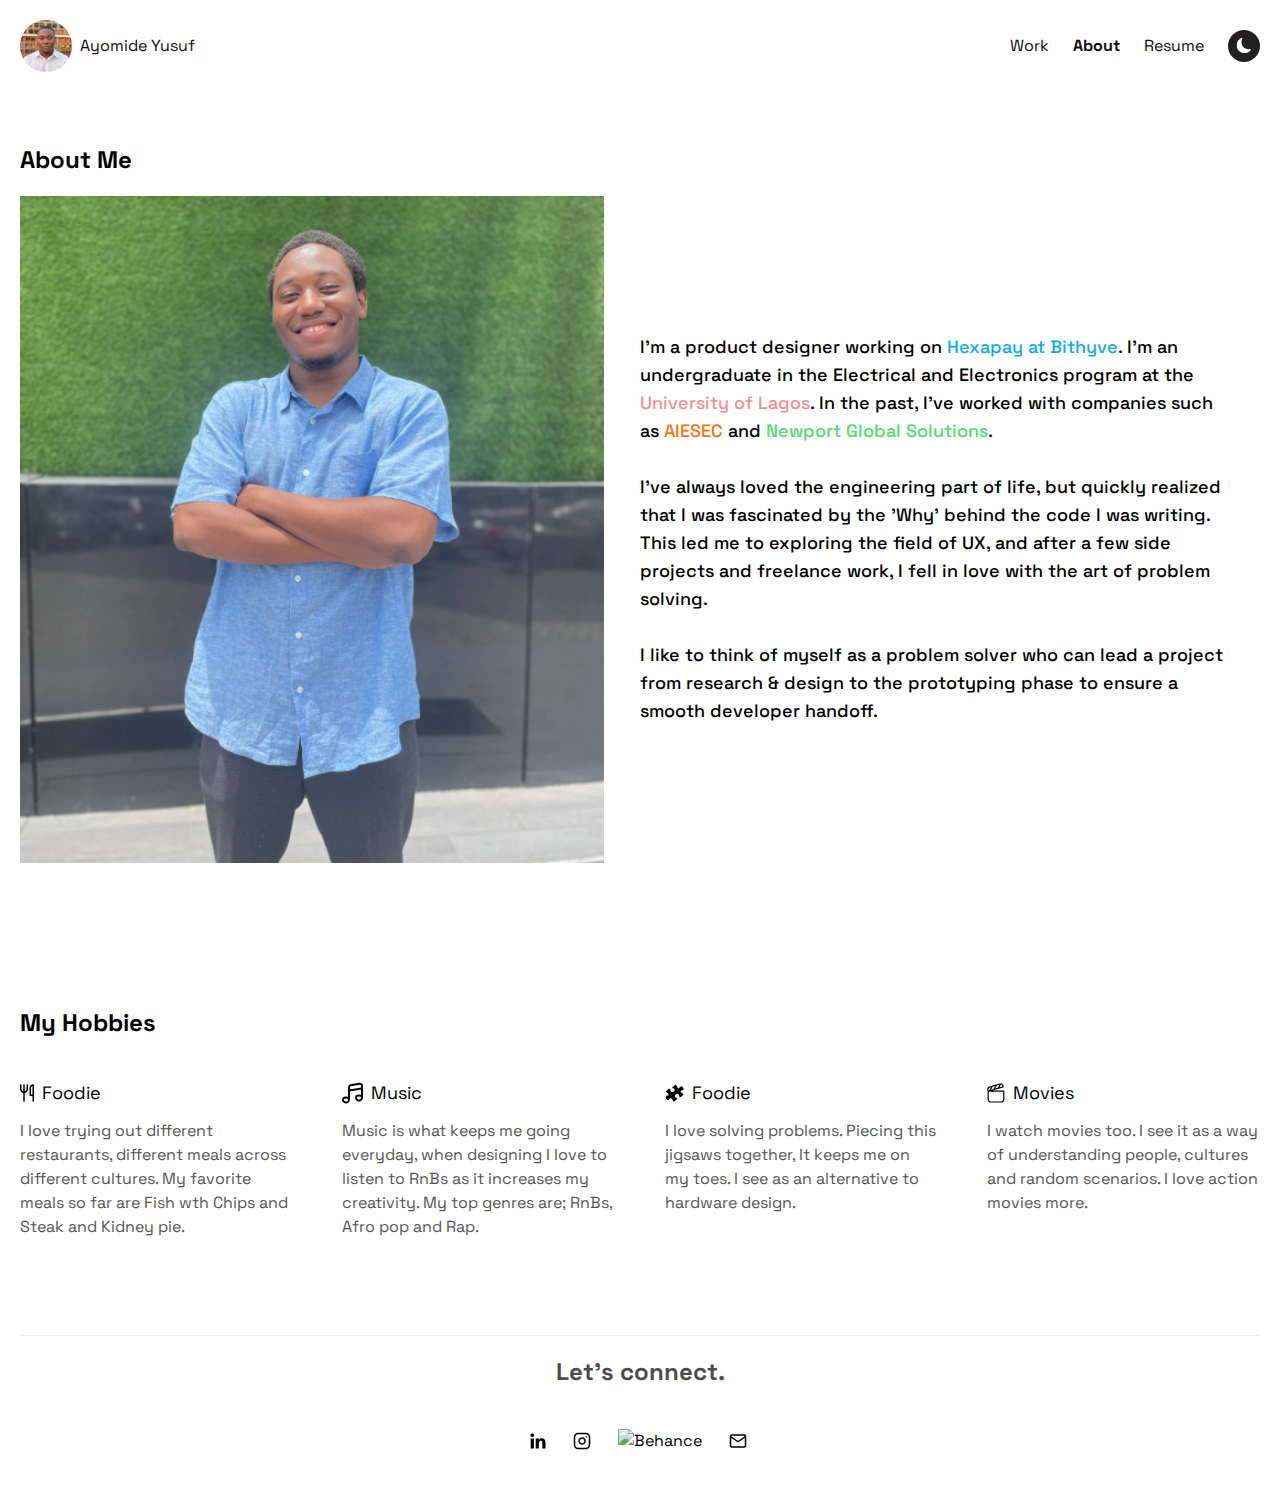
==== about/index.html @ 6e574feb "update heading" ====
<!DOCTYPE html>
<html lang="en" class="dark">
<head>
    <meta charset="UTF-8">
    <meta http-equiv="X-UA-Compatible" content="IE=edge">
    <meta name="viewport" content="width=device-width, initial-scale=1.0">
    <title>Mide Is Designing | About</title>
    <link rel="stylesheet" href="../styles.css">
    <link rel="shortcut icon" href="../assets/logos/mide.svg" type="image/x-icon">
    <meta property="og:site_name" content="About Ayomide Yusuf" />
    <meta property="og:title" content="About Ayomide Yusuf" />
    <meta
      property="og:description"
      content="Ayomide ia a Product Designer and No-code Developer passionate about
      solving problems."
    />
    <meta
      name="description"
      content="Ayomide is a Product Designer and No-code Developer passionate about
      solving problems."
    />
    <meta
      property="og:image"
      content="https://midey.netlify.app/assets/logos/mide.svg"
    />
    <meta property="og:url" content="https://www.midey.netlify.app/" />
    <meta
      name="keywords"
      content="Ayomide, Yusuf, Designer, Unilag, University of Lagos, UI, UX, UI/UX, Mide is designing, designers in lagos, aiesec, mide."
    />
    <script>
        if (localStorage.theme === 'dark' || (!('theme' in localStorage) && window.matchMedia('(prefers-color-scheme: dark)').matches)) {
            document.documentElement.classList.add('dark')
        } else {
            document.documentElement.classList.remove('dark')
        }
    </script>
</head>
<body>
   <nav class="nav">
        <div class="nav-container">
            <a href="/" class="nav-logo">
                <img src="../assets/logos/mide.svg" alt="Mide">
                <span>Ayomide Yusuf</span>
            </a>
            <div class="nav-links">
                <a href="/">Work</a>
                <a class="font-bold" href="#">About</a>
                <a href="https://drive.google.com/file/d/1XGUmkKVTko8oPPaH43cArqfXtHlMB-ct/view?usp=sharing" target="_blank" rel="noopener noreferrer">Resume</a>
                <button title="Toggle light mode." id="theme-light">
                    <img src="../assets/icons/light.svg" alt="Light Mode">
                </button>
                <button title="Toggle dark mode." id="theme-dark">
                    <img src="../assets/icons/dark.svg" alt="Dark Mode">
                </button>
            </div>
        </div>
   </nav>
   <section class="pt-28 md:pt-36 container px-5">
        <h2 class="text-2xl font-bold mb-5">About Me</h2>
        <div class="flex flex-col lg:flex-row w-full justify-between items-center">
            <img class="flex-1" src="../assets/images/mide-portrait.png" alt="Ayomide Yusuf">
            <div class="about-text">
                <p>
                    I'm a product designer working on <a class="t-blue" href="#">Hexapay at Bithyve</a>. I’m an undergraduate in the Electrical and Electronics program at the <a class="t-pink">University of Lagos</a>. In the past, I've worked with companies such as <a class="t-orange" href="#">AIESEC</a> and <a href="#" class="t-green">Newport Global Solutions</a>.
                </p>
                <p>
                    I’ve always loved the engineering part of life, but quickly realized that I was fascinated by the 'Why' behind the code I was writing. This led me to exploring the field of UX, and after a few side projects and freelance work, I fell in love with the art of problem solving.
                </p>
                <p>
                    I like to think of myself as a problem solver who can lead a project from research & design to the prototyping phase to ensure a smooth developer handoff.
                </p>
            </div>
        </div>
   </section>
   <section class="pt-28 md:pt-36 container px-5">
        <h2 class="text-2xl font-bold mb-10">My Hobbies</h2>
        <div class="flex justify-between flex-wrap gap-y-10">
            <div class="hobby">
                <h4>
                    <img src="../assets/icons/food.svg" alt="food">
                    <img src="../assets/icons/food-dark.svg" alt="food">
                    <span>Foodie</span>
                </h4>
                <p class="dark:text-[#F9F9F9] text-[#555]">I love trying out different restaurants, different meals
                    across different cultures. My
                    favorite meals so far are
                    Fish wth Chips and Steak and
                    Kidney pie.
                </p>
            </div>
            <div class="hobby">
                <h4>
                    <img src="../assets/icons/music.svg" alt="music">
                    <img src="../assets/icons/music-dark.svg" alt="music">
                    <span>Music</span>
                </h4>
                <p class="dark:text-[#F9F9F9] text-[#555]">Music is what keeps me going everyday, when designing I love to listen to RnBs as it increases my creativity. My top genres are; RnBs, Afro pop and Rap.
                </p>
            </div>
            <div class="hobby">
                <h4>
                    <img src="../assets/icons/puzzle.svg" alt="puzzles">
                    <img src="../assets/icons/puzzle-dark.svg" alt="puzzles">
                    <span>Foodie</span>
                </h4>
                <p class="dark:text-[#F9F9F9] text-[#555]">I love solving problems. Piecing this jigsaws together, It keeps me on my toes. I see as an alternative to hardware design.
                </p>
            </div>
            <div class="hobby">
                <h4>
                    <img src="../assets/icons/movies.svg" alt="movies">
                    <img src="../assets/icons/movies-dark.svg" alt="movies">
                    <span>Movies</span>
                </h4>
                <p class="dark:text-[#F9F9F9] text-[#555]">I watch movies too. I see it as a way of understanding people, cultures and random scenarios. I love action movies more.
                </p>
            </div>
        </div>
   </section>
   <footer class="footer">
       <h4>Let's connect.</h4>
       <div>
        <a href="https://www.linkedin.com/in/ayomide-yusuf-736261193" target="_blank" rel="noopener noreferrer">
            <img src="../assets/icons/linkedin.svg" alt="LinkedIn">
            <img src="../assets/icons/linkedin-dark.svg" alt="LinkedIn">
        </a>
        <a href="https://www.instagram.com/mideisdesigning/" target="_blank" rel="noopener noreferrer">
             <img src="../assets/icons/ig.svg" alt="Instagram">
             <img src="../assets/icons/ig-dark.svg" alt="Instagram">
         </a>
         <a href="https://www.behance.net/ayomideyusuf" target="_blank" rel="noopener noreferrer">
             <img src="../assets/icons/behance.svg" alt="Behance">
             <img src="./assets/icons/behance-dark.svg" alt="Behance">
         </a>
         <a href="mailto:fat.eye929@gmail.com" target="_blank" rel="noopener noreferrer">
             <img src="../assets/icons/mail.svg" alt="Mail">
             <img src="../assets/icons/mail-dark.svg" alt="Mail">
         </a>
    </div>
   </footer>
   <script src="../theme.js"></script>
</body>
</html>
---- styles.css ----
@import url('https://fonts.googleapis.com/css2?family=Space+Grotesk:wght@300;400;500;600;700&display=swap');

/*
! tailwindcss v3.1.8 | MIT License | https://tailwindcss.com
*/

/*
1. Prevent padding and border from affecting element width. (https://github.com/mozdevs/cssremedy/issues/4)
2. Allow adding a border to an element by just adding a border-width. (https://github.com/tailwindcss/tailwindcss/pull/116)
*/

*,
::before,
::after {
  box-sizing: border-box;
  /* 1 */
  border-width: 0;
  /* 2 */
  border-style: solid;
  /* 2 */
  border-color: #e5e7eb;
  /* 2 */
}

::before,
::after {
  --tw-content: '';
}

/*
1. Use a consistent sensible line-height in all browsers.
2. Prevent adjustments of font size after orientation changes in iOS.
3. Use a more readable tab size.
4. Use the user's configured `sans` font-family by default.
*/

html {
  line-height: 1.5;
  /* 1 */
  -webkit-text-size-adjust: 100%;
  /* 2 */
  -moz-tab-size: 4;
  /* 3 */
  -o-tab-size: 4;
     tab-size: 4;
  /* 3 */
  font-family: ui-sans-serif, system-ui, -apple-system, BlinkMacSystemFont, "Segoe UI", Roboto, "Helvetica Neue", Arial, "Noto Sans", sans-serif, "Apple Color Emoji", "Segoe UI Emoji", "Segoe UI Symbol", "Noto Color Emoji";
  /* 4 */
}

/*
1. Remove the margin in all browsers.
2. Inherit line-height from `html` so users can set them as a class directly on the `html` element.
*/

body {
  margin: 0;
  /* 1 */
  line-height: inherit;
  /* 2 */
}

/*
1. Add the correct height in Firefox.
2. Correct the inheritance of border color in Firefox. (https://bugzilla.mozilla.org/show_bug.cgi?id=190655)
3. Ensure horizontal rules are visible by default.
*/

hr {
  height: 0;
  /* 1 */
  color: inherit;
  /* 2 */
  border-top-width: 1px;
  /* 3 */
}

/*
Add the correct text decoration in Chrome, Edge, and Safari.
*/

abbr:where([title]) {
  -webkit-text-decoration: underline dotted;
          text-decoration: underline dotted;
}

/*
Remove the default font size and weight for headings.
*/

h1,
h2,
h3,
h4,
h5,
h6 {
  font-size: inherit;
  font-weight: inherit;
}

/*
Reset links to optimize for opt-in styling instead of opt-out.
*/

a {
  color: inherit;
  text-decoration: inherit;
}

/*
Add the correct font weight in Edge and Safari.
*/

b,
strong {
  font-weight: bolder;
}

/*
1. Use the user's configured `mono` font family by default.
2. Correct the odd `em` font sizing in all browsers.
*/

code,
kbd,
samp,
pre {
  font-family: ui-monospace, SFMono-Regular, Menlo, Monaco, Consolas, "Liberation Mono", "Courier New", monospace;
  /* 1 */
  font-size: 1em;
  /* 2 */
}

/*
Add the correct font size in all browsers.
*/

small {
  font-size: 80%;
}

/*
Prevent `sub` and `sup` elements from affecting the line height in all browsers.
*/

sub,
sup {
  font-size: 75%;
  line-height: 0;
  position: relative;
  vertical-align: baseline;
}

sub {
  bottom: -0.25em;
}

sup {
  top: -0.5em;
}

/*
1. Remove text indentation from table contents in Chrome and Safari. (https://bugs.chromium.org/p/chromium/issues/detail?id=999088, https://bugs.webkit.org/show_bug.cgi?id=201297)
2. Correct table border color inheritance in all Chrome and Safari. (https://bugs.chromium.org/p/chromium/issues/detail?id=935729, https://bugs.webkit.org/show_bug.cgi?id=195016)
3. Remove gaps between table borders by default.
*/

table {
  text-indent: 0;
  /* 1 */
  border-color: inherit;
  /* 2 */
  border-collapse: collapse;
  /* 3 */
}

/*
1. Change the font styles in all browsers.
2. Remove the margin in Firefox and Safari.
3. Remove default padding in all browsers.
*/

button,
input,
optgroup,
select,
textarea {
  font-family: inherit;
  /* 1 */
  font-size: 100%;
  /* 1 */
  font-weight: inherit;
  /* 1 */
  line-height: inherit;
  /* 1 */
  color: inherit;
  /* 1 */
  margin: 0;
  /* 2 */
  padding: 0;
  /* 3 */
}

/*
Remove the inheritance of text transform in Edge and Firefox.
*/

button,
select {
  text-transform: none;
}

/*
1. Correct the inability to style clickable types in iOS and Safari.
2. Remove default button styles.
*/

button,
[type='button'],
[type='reset'],
[type='submit'] {
  -webkit-appearance: button;
  /* 1 */
  background-color: transparent;
  /* 2 */
  background-image: none;
  /* 2 */
}

/*
Use the modern Firefox focus style for all focusable elements.
*/

:-moz-focusring {
  outline: auto;
}

/*
Remove the additional `:invalid` styles in Firefox. (https://github.com/mozilla/gecko-dev/blob/2f9eacd9d3d995c937b4251a5557d95d494c9be1/layout/style/res/forms.css#L728-L737)
*/

:-moz-ui-invalid {
  box-shadow: none;
}

/*
Add the correct vertical alignment in Chrome and Firefox.
*/

progress {
  vertical-align: baseline;
}

/*
Correct the cursor style of increment and decrement buttons in Safari.
*/

::-webkit-inner-spin-button,
::-webkit-outer-spin-button {
  height: auto;
}

/*
1. Correct the odd appearance in Chrome and Safari.
2. Correct the outline style in Safari.
*/

[type='search'] {
  -webkit-appearance: textfield;
  /* 1 */
  outline-offset: -2px;
  /* 2 */
}

/*
Remove the inner padding in Chrome and Safari on macOS.
*/

::-webkit-search-decoration {
  -webkit-appearance: none;
}

/*
1. Correct the inability to style clickable types in iOS and Safari.
2. Change font properties to `inherit` in Safari.
*/

::-webkit-file-upload-button {
  -webkit-appearance: button;
  /* 1 */
  font: inherit;
  /* 2 */
}

/*
Add the correct display in Chrome and Safari.
*/

summary {
  display: list-item;
}

/*
Removes the default spacing and border for appropriate elements.
*/

blockquote,
dl,
dd,
h1,
h2,
h3,
h4,
h5,
h6,
hr,
figure,
p,
pre {
  margin: 0;
}

fieldset {
  margin: 0;
  padding: 0;
}

legend {
  padding: 0;
}

ol,
ul,
menu {
  list-style: none;
  margin: 0;
  padding: 0;
}

/*
Prevent resizing textareas horizontally by default.
*/

textarea {
  resize: vertical;
}

/*
1. Reset the default placeholder opacity in Firefox. (https://github.com/tailwindlabs/tailwindcss/issues/3300)
2. Set the default placeholder color to the user's configured gray 400 color.
*/

input::-moz-placeholder, textarea::-moz-placeholder {
  opacity: 1;
  /* 1 */
  color: #9ca3af;
  /* 2 */
}

input::placeholder,
textarea::placeholder {
  opacity: 1;
  /* 1 */
  color: #9ca3af;
  /* 2 */
}

/*
Set the default cursor for buttons.
*/

button,
[role="button"] {
  cursor: pointer;
}

/*
Make sure disabled buttons don't get the pointer cursor.
*/

:disabled {
  cursor: default;
}

/*
1. Make replaced elements `display: block` by default. (https://github.com/mozdevs/cssremedy/issues/14)
2. Add `vertical-align: middle` to align replaced elements more sensibly by default. (https://github.com/jensimmons/cssremedy/issues/14#issuecomment-634934210)
   This can trigger a poorly considered lint error in some tools but is included by design.
*/

img,
svg,
video,
canvas,
audio,
iframe,
embed,
object {
  display: block;
  /* 1 */
  vertical-align: middle;
  /* 2 */
}

/*
Constrain images and videos to the parent width and preserve their intrinsic aspect ratio. (https://github.com/mozdevs/cssremedy/issues/14)
*/

img,
video {
  max-width: 100%;
  height: auto;
}

*, ::before, ::after{
  --tw-border-spacing-x: 0;
  --tw-border-spacing-y: 0;
  --tw-translate-x: 0;
  --tw-translate-y: 0;
  --tw-rotate: 0;
  --tw-skew-x: 0;
  --tw-skew-y: 0;
  --tw-scale-x: 1;
  --tw-scale-y: 1;
  --tw-pan-x:  ;
  --tw-pan-y:  ;
  --tw-pinch-zoom:  ;
  --tw-scroll-snap-strictness: proximity;
  --tw-ordinal:  ;
  --tw-slashed-zero:  ;
  --tw-numeric-figure:  ;
  --tw-numeric-spacing:  ;
  --tw-numeric-fraction:  ;
  --tw-ring-inset:  ;
  --tw-ring-offset-width: 0px;
  --tw-ring-offset-color: #fff;
  --tw-ring-color: rgb(59 130 246 / 0.5);
  --tw-ring-offset-shadow: 0 0 #0000;
  --tw-ring-shadow: 0 0 #0000;
  --tw-shadow: 0 0 #0000;
  --tw-shadow-colored: 0 0 #0000;
  --tw-blur:  ;
  --tw-brightness:  ;
  --tw-contrast:  ;
  --tw-grayscale:  ;
  --tw-hue-rotate:  ;
  --tw-invert:  ;
  --tw-saturate:  ;
  --tw-sepia:  ;
  --tw-drop-shadow:  ;
  --tw-backdrop-blur:  ;
  --tw-backdrop-brightness:  ;
  --tw-backdrop-contrast:  ;
  --tw-backdrop-grayscale:  ;
  --tw-backdrop-hue-rotate:  ;
  --tw-backdrop-invert:  ;
  --tw-backdrop-opacity:  ;
  --tw-backdrop-saturate:  ;
  --tw-backdrop-sepia:  ;
}

::-webkit-backdrop{
  --tw-border-spacing-x: 0;
  --tw-border-spacing-y: 0;
  --tw-translate-x: 0;
  --tw-translate-y: 0;
  --tw-rotate: 0;
  --tw-skew-x: 0;
  --tw-skew-y: 0;
  --tw-scale-x: 1;
  --tw-scale-y: 1;
  --tw-pan-x:  ;
  --tw-pan-y:  ;
  --tw-pinch-zoom:  ;
  --tw-scroll-snap-strictness: proximity;
  --tw-ordinal:  ;
  --tw-slashed-zero:  ;
  --tw-numeric-figure:  ;
  --tw-numeric-spacing:  ;
  --tw-numeric-fraction:  ;
  --tw-ring-inset:  ;
  --tw-ring-offset-width: 0px;
  --tw-ring-offset-color: #fff;
  --tw-ring-color: rgb(59 130 246 / 0.5);
  --tw-ring-offset-shadow: 0 0 #0000;
  --tw-ring-shadow: 0 0 #0000;
  --tw-shadow: 0 0 #0000;
  --tw-shadow-colored: 0 0 #0000;
  --tw-blur:  ;
  --tw-brightness:  ;
  --tw-contrast:  ;
  --tw-grayscale:  ;
  --tw-hue-rotate:  ;
  --tw-invert:  ;
  --tw-saturate:  ;
  --tw-sepia:  ;
  --tw-drop-shadow:  ;
  --tw-backdrop-blur:  ;
  --tw-backdrop-brightness:  ;
  --tw-backdrop-contrast:  ;
  --tw-backdrop-grayscale:  ;
  --tw-backdrop-hue-rotate:  ;
  --tw-backdrop-invert:  ;
  --tw-backdrop-opacity:  ;
  --tw-backdrop-saturate:  ;
  --tw-backdrop-sepia:  ;
}

::backdrop{
  --tw-border-spacing-x: 0;
  --tw-border-spacing-y: 0;
  --tw-translate-x: 0;
  --tw-translate-y: 0;
  --tw-rotate: 0;
  --tw-skew-x: 0;
  --tw-skew-y: 0;
  --tw-scale-x: 1;
  --tw-scale-y: 1;
  --tw-pan-x:  ;
  --tw-pan-y:  ;
  --tw-pinch-zoom:  ;
  --tw-scroll-snap-strictness: proximity;
  --tw-ordinal:  ;
  --tw-slashed-zero:  ;
  --tw-numeric-figure:  ;
  --tw-numeric-spacing:  ;
  --tw-numeric-fraction:  ;
  --tw-ring-inset:  ;
  --tw-ring-offset-width: 0px;
  --tw-ring-offset-color: #fff;
  --tw-ring-color: rgb(59 130 246 / 0.5);
  --tw-ring-offset-shadow: 0 0 #0000;
  --tw-ring-shadow: 0 0 #0000;
  --tw-shadow: 0 0 #0000;
  --tw-shadow-colored: 0 0 #0000;
  --tw-blur:  ;
  --tw-brightness:  ;
  --tw-contrast:  ;
  --tw-grayscale:  ;
  --tw-hue-rotate:  ;
  --tw-invert:  ;
  --tw-saturate:  ;
  --tw-sepia:  ;
  --tw-drop-shadow:  ;
  --tw-backdrop-blur:  ;
  --tw-backdrop-brightness:  ;
  --tw-backdrop-contrast:  ;
  --tw-backdrop-grayscale:  ;
  --tw-backdrop-hue-rotate:  ;
  --tw-backdrop-invert:  ;
  --tw-backdrop-opacity:  ;
  --tw-backdrop-saturate:  ;
  --tw-backdrop-sepia:  ;
}

.container{
  width: 100%;
  margin-right: auto;
  margin-left: auto;
}

@media (min-width: 640px){
  .container{
    max-width: 640px;
  }
}

@media (min-width: 768px){
  .container{
    max-width: 768px;
  }
}

@media (min-width: 1024px){
  .container{
    max-width: 1024px;
  }
}

@media (min-width: 1280px){
  .container{
    max-width: 1280px;
  }
}

@media (min-width: 1536px){
  .container{
    max-width: 1536px;
  }
}

/* COMMON */

html{
  scroll-behavior: smooth;
}

body{
  scroll-behavior: smooth;
  --tw-bg-opacity: 1;
  background-color: rgb(255 255 255 / var(--tw-bg-opacity));
  font-family: Space Grotesk, sans-serif;
  transition-property: color, background-color, border-color, fill, stroke, -webkit-text-decoration-color;
  transition-property: color, background-color, border-color, text-decoration-color, fill, stroke;
  transition-property: color, background-color, border-color, text-decoration-color, fill, stroke, -webkit-text-decoration-color;
  transition-timing-function: cubic-bezier(0.4, 0, 0.2, 1);
  transition-duration: 700ms;
}

.dark body{
  --tw-bg-opacity: 1;
  background-color: rgb(36 36 36 / var(--tw-bg-opacity));
  --tw-text-opacity: 1;
  color: rgb(255 255 255 / var(--tw-text-opacity));
}

.t-blue{
  --tw-text-opacity: 1;
  color: rgb(17 171 237 / var(--tw-text-opacity));
}

.t-green{
  --tw-text-opacity: 1;
  color: rgb(83 221 108 / var(--tw-text-opacity));
}

.t-orange{
  --tw-text-opacity: 1;
  color: rgb(249 115 22 / var(--tw-text-opacity));
}

.t-pink{
  --tw-text-opacity: 1;
  color: rgb(242 143 143 / var(--tw-text-opacity));
}

.t-purple{
  --tw-text-opacity: 1;
  color: rgb(170 70 242 / var(--tw-text-opacity));
}

.dark .t-purple{
  --tw-text-opacity: 1;
  color: rgb(225 183 255 / var(--tw-text-opacity));
}

/* NAVBAR */

.nav{
  position: fixed;
  z-index: 10;
  width: 100%;
  --tw-bg-opacity: 1;
  background-color: rgb(255 255 255 / var(--tw-bg-opacity));
  padding: 1.25rem;
  opacity: 0.95;
}

.dark .nav{
  --tw-bg-opacity: 1;
  background-color: rgb(36 36 36 / var(--tw-bg-opacity));
}

.nav-container{
  width: 100%;
  margin-right: auto;
  margin-left: auto;
}

@media (min-width: 640px){
  .nav-container{
    max-width: 640px;
  }
}

@media (min-width: 768px){
  .nav-container{
    max-width: 768px;
  }
}

@media (min-width: 1024px){
  .nav-container{
    max-width: 1024px;
  }
}

@media (min-width: 1280px){
  .nav-container{
    max-width: 1280px;
  }
}

@media (min-width: 1536px){
  .nav-container{
    max-width: 1536px;
  }
}

.nav-container{
  display: flex;
  align-items: center;
  justify-content: space-between;
}

.nav-logo{
  display: flex;
  align-items: center;
  -moz-column-gap: 0.5rem;
       column-gap: 0.5rem;
}

.nav-logo span{
  display: none;
}

@media (min-width: 768px){
  .nav-logo span{
    display: inline;
  }
}

.nav-links{
  display: flex;
  align-items: center;
  -moz-column-gap: 1.5rem;
       column-gap: 1.5rem;
}

.nav button#theme-light{
  display: none;
}

.dark .nav button#theme-light{
  display: inline;
}

.nav button#theme-dark{
  display: inline;
}

.dark .nav button#theme-dark{
  display: none;
}

.card{
  margin-top: 1rem;
  margin-bottom: 1rem;
  width: 100%;
}

.work-card{
  margin-top: 1rem;
  margin-bottom: 1rem;
  width: 100%;
}

@media (min-width: 768px){
  .work-card{
    width: 49%;
  }
}

.card img{
  width: 100%;
  --tw-drop-shadow: drop-shadow(0 4px 3px rgb(0 0 0 / 0.07)) drop-shadow(0 2px 2px rgb(0 0 0 / 0.06));
  filter: var(--tw-blur) var(--tw-brightness) var(--tw-contrast) var(--tw-grayscale) var(--tw-hue-rotate) var(--tw-invert) var(--tw-saturate) var(--tw-sepia) var(--tw-drop-shadow);
}

.card h4{
  margin-top: 1.25rem;
  margin-bottom: 1.25rem;
  font-size: 1.875rem;
  line-height: 2.25rem;
  font-weight: 700;
}

.work-card ul{
  margin-bottom: 0.75rem;
  display: flex;
  list-style-position: inside;
  list-style-type: disc;
  -moz-column-gap: 0.25rem;
       column-gap: 0.25rem;
  font-weight: 500;
  --tw-text-opacity: 1;
  color: rgb(34 34 34 / var(--tw-text-opacity));
}

.dark .work-card ul{
  --tw-text-opacity: 1;
  color: rgb(245 245 245 / var(--tw-text-opacity));
}

@media (min-width: 768px){
  .work-card ul{
    -moz-column-gap: 0.5rem;
         column-gap: 0.5rem;
    font-size: 1.25rem;
    line-height: 1.75rem;
  }
}

.work-card ul li{
  padding-left: 0.25rem;
}

.work-card ul li:first-child{
  list-style-type: none;
  padding-left: 0px;
}

.card p{
  --tw-text-opacity: 1;
  color: rgb(85 85 85 / var(--tw-text-opacity));
}

.dark .card p{
  --tw-text-opacity: 1;
  color: rgb(249 249 249 / var(--tw-text-opacity));
}

@media (min-width: 768px){
  .writing-card{
    width: 32%;
  }
}

/* ABOUT PAGE */

.about-text{
  display: flex;
  flex: 1 1 0%;
  flex-direction: column;
  row-gap: 1.75rem;
  padding: 0.75rem;
  font-size: 1.125rem;
  line-height: 1.75rem;
  font-weight: 500;
}

@media (min-width: 768px){
  .about-text{
    padding: 2.25rem;
  }
}

.hobby{
  width: 95%;
}

@media (min-width: 640px){
  .hobby{
    width: 48%;
  }
}

@media (min-width: 1024px){
  .hobby{
    width: 22%;
  }
}

.hobby h4{
  margin-bottom: 0.75rem;
  display: flex;
  -moz-column-gap: 0.5rem;
       column-gap: 0.5rem;
  font-size: 1.125rem;
  line-height: 1.75rem;
}

/* FOOTER */

.footer{
  width: 100%;
  margin-right: auto;
  margin-left: auto;
}

@media (min-width: 640px){
  .footer{
    max-width: 640px;
  }
}

@media (min-width: 768px){
  .footer{
    max-width: 768px;
  }
}

@media (min-width: 1024px){
  .footer{
    max-width: 1024px;
  }
}

@media (min-width: 1280px){
  .footer{
    max-width: 1280px;
  }
}

@media (min-width: 1536px){
  .footer{
    max-width: 1536px;
  }
}

.footer{
  margin-top: 6rem;
  padding-left: 1.25rem;
  padding-right: 1.25rem;
}

.footer h4{
  margin-bottom: 1.25rem;
  border-top-width: 1px;
  padding-top: 1.25rem;
  padding-bottom: 1.25rem;
  text-align: center;
  font-size: 1.5rem;
  line-height: 2rem;
  font-weight: 700;
  opacity: 0.7;
}

.footer div{
  margin-bottom: 2rem;
  display: flex;
  width: 100%;
  align-items: center;
  justify-content: center;
  -moz-column-gap: 1.5rem;
       column-gap: 1.5rem;
}

:is(.footer, .hobby) img:first-child{
  display: none;
}

.dark :is(.footer, .hobby) img:first-child{
  display: inline;
}

:is(.footer, .hobby) img{
  display: inline;
}

.dark :is(.footer, .hobby) img{
  display: none;
}

/* GRIND PROJECT PAGE */

.grind-details{
  margin-top: 2.5rem;
  margin-bottom: 2.5rem;
  display: flex;
  flex-direction: column;
  gap: 3rem;
}

@media (min-width: 768px){
  .grind-details{
    flex-direction: row;
  }
}

.grind-detail{
  flex: 1 1 0%;
}

.grind-detail h5{
  margin-bottom: 0.75rem;
  font-size: 1.125rem;
  line-height: 1.75rem;
  font-weight: 700;
}

@media (min-width: 768px){
  .grind-detail h5{
    font-size: 1.25rem;
    line-height: 1.75rem;
  }
}

.grind-detail p{
  font-size: 1rem;
  line-height: 1.5rem;
  font-weight: 300;
  --tw-text-opacity: 1;
  color: rgb(51 51 51 / var(--tw-text-opacity));
}

.dark .grind-detail p{
  --tw-text-opacity: 1;
  color: rgb(249 249 249 / var(--tw-text-opacity));
}

.grind-solution{
  margin-top: 1.5rem;
  display: flex;
  flex-direction: column;
  align-items: center;
  gap: 1rem;
}

@media (min-width: 768px){
  .grind-solution{
    flex-direction: row;
  }
}

.grind-solution-details{
  padding-top: 4rem;
  padding-bottom: 4rem;
}

@media (min-width: 768px){
  .grind-solution-details{
    padding-left: 4rem;
    padding-right: 4rem;
  }
}

.grind-solution-details p{
  margin-bottom: 1.25rem;
  font-size: 1.125rem;
  line-height: 1.75rem;
  font-weight: 800;
}

.grind-solution-details ul{
  list-style-position: inside;
  list-style-type: disc;
}

.grind-solution-details ul li{
  margin-bottom: 1.25rem;
}

.grind-pain-points{
  margin-top: 2.5rem;
  margin-bottom: 2.5rem;
  display: flex;
  flex-wrap: wrap;
  justify-content: space-between;
  gap: 1.75rem;
}

.grind-pain-point{
  width: 100%;
  min-width: 280px;
}

@media (min-width: 768px){
  .grind-pain-point{
    width: 25%;
  }
}

.grind-pain-point h6{
  margin-top: 0.5rem;
  margin-bottom: 0.5rem;
  font-size: 1.5rem;
  line-height: 2rem;
  font-weight: 500;
}

.grind-pain-point div{
  margin-bottom: 1.25rem;
  display: flex;
  height: 2.5rem;
  width: 2.5rem;
  align-items: center;
  justify-content: center;
  border-radius: 9999px;
  border-width: 1px;
}

.prototype-image{
  width: 41.666667%;
  background-image: url(./grind-mobile-app/images/phone.svg);
  background-size: cover;
  background-repeat: no-repeat;
  padding-top: 0.5rem;
  padding-bottom: 0.5rem;
  padding-left: 0.5rem;
  padding-right: 0.5rem;
}

@media (min-width: 768px){
  .prototype-image{
    width: -webkit-fit-content;
    width: -moz-fit-content;
    width: fit-content;
    padding-left: 11px;
  }
}

.fixed{
  position: fixed;
}

.order-2{
  order: 2;
}

.order-1{
  order: 1;
}

.m-auto{
  margin: auto;
}

.my-5{
  margin-top: 1.25rem;
  margin-bottom: 1.25rem;
}

.my-11{
  margin-top: 2.75rem;
  margin-bottom: 2.75rem;
}

.my-10{
  margin-top: 2.5rem;
  margin-bottom: 2.5rem;
}

.my-6{
  margin-top: 1.5rem;
  margin-bottom: 1.5rem;
}

.my-8{
  margin-top: 2rem;
  margin-bottom: 2rem;
}

.my-4{
  margin-top: 1rem;
  margin-bottom: 1rem;
}

.mb-5{
  margin-bottom: 1.25rem;
}

.mt-20{
  margin-top: 5rem;
}

.mb-10{
  margin-bottom: 2.5rem;
}

.mb-12{
  margin-bottom: 3rem;
}

.mb-3{
  margin-bottom: 0.75rem;
}

.mb-4{
  margin-bottom: 1rem;
}

.mt-12{
  margin-top: 3rem;
}

.mt-10{
  margin-top: 2.5rem;
}

.mb-6{
  margin-bottom: 1.5rem;
}

.mt-2{
  margin-top: 0.5rem;
}

.mt-5{
  margin-top: 1.25rem;
}

.mt-16{
  margin-top: 4rem;
}

.mb-8{
  margin-bottom: 2rem;
}

.mt-8{
  margin-top: 2rem;
}

.mt-4{
  margin-top: 1rem;
}

.mt-36{
  margin-top: 9rem;
}

.mt-6{
  margin-top: 1.5rem;
}

.block{
  display: block;
}

.inline{
  display: inline;
}

.flex{
  display: flex;
}

.hidden{
  display: none;
}

.w-fit{
  width: -webkit-fit-content;
  width: -moz-fit-content;
  width: fit-content;
}

.w-full{
  width: 100%;
}

.max-w-3xl{
  max-width: 48rem;
}

.flex-1{
  flex: 1 1 0%;
}

.list-inside{
  list-style-position: inside;
}

.list-disc{
  list-style-type: disc;
}

.list-decimal{
  list-style-type: decimal;
}

.flex-col{
  flex-direction: column;
}

.flex-wrap{
  flex-wrap: wrap;
}

.items-center{
  align-items: center;
}

.justify-center{
  justify-content: center;
}

.justify-between{
  justify-content: space-between;
}

.gap-3{
  gap: 0.75rem;
}

.gap-4{
  gap: 1rem;
}

.gap-y-10{
  row-gap: 2.5rem;
}

.gap-x-1{
  -moz-column-gap: 0.25rem;
       column-gap: 0.25rem;
}

.overflow-scroll{
  overflow: scroll;
}

.border-y{
  border-top-width: 1px;
  border-bottom-width: 1px;
}

.border-b{
  border-bottom-width: 1px;
}

.bg-\[\#202020\]{
  --tw-bg-opacity: 1;
  background-color: rgb(32 32 32 / var(--tw-bg-opacity));
}

.bg-\[\#424040\]{
  --tw-bg-opacity: 1;
  background-color: rgb(66 64 64 / var(--tw-bg-opacity));
}

.bg-\[\#F9F9F9\]{
  --tw-bg-opacity: 1;
  background-color: rgb(249 249 249 / var(--tw-bg-opacity));
}

.p-5{
  padding: 1.25rem;
}

.p-8{
  padding: 2rem;
}

.px-5{
  padding-left: 1.25rem;
  padding-right: 1.25rem;
}

.py-16{
  padding-top: 4rem;
  padding-bottom: 4rem;
}

.py-10{
  padding-top: 2.5rem;
  padding-bottom: 2.5rem;
}

.py-4{
  padding-top: 1rem;
  padding-bottom: 1rem;
}

.pt-28{
  padding-top: 7rem;
}

.pb-16{
  padding-bottom: 4rem;
}

.text-center{
  text-align: center;
}

.text-4xl{
  font-size: 2.25rem;
  line-height: 2.5rem;
}

.text-lg{
  font-size: 1.125rem;
  line-height: 1.75rem;
}

.text-3xl{
  font-size: 1.875rem;
  line-height: 2.25rem;
}

.text-2xl{
  font-size: 1.5rem;
  line-height: 2rem;
}

.text-xl{
  font-size: 1.25rem;
  line-height: 1.75rem;
}

.font-bold{
  font-weight: 700;
}

.font-medium{
  font-weight: 500;
}

.font-light{
  font-weight: 300;
}

.font-thin{
  font-weight: 100;
}

.font-normal{
  font-weight: 400;
}

.text-\[\#555\]{
  --tw-text-opacity: 1;
  color: rgb(85 85 85 / var(--tw-text-opacity));
}

.text-\[\#222\]{
  --tw-text-opacity: 1;
  color: rgb(34 34 34 / var(--tw-text-opacity));
}

.text-\[\#E068E0\]{
  --tw-text-opacity: 1;
  color: rgb(224 104 224 / var(--tw-text-opacity));
}

.text-white{
  --tw-text-opacity: 1;
  color: rgb(255 255 255 / var(--tw-text-opacity));
}

.text-\[\#800080\]{
  --tw-text-opacity: 1;
  color: rgb(128 0 128 / var(--tw-text-opacity));
}

.text-\[\#525252\]{
  --tw-text-opacity: 1;
  color: rgb(82 82 82 / var(--tw-text-opacity));
}

.underline{
  -webkit-text-decoration-line: underline;
          text-decoration-line: underline;
}

.outline{
  outline-style: solid;
}

.drop-shadow-md{
  --tw-drop-shadow: drop-shadow(0 4px 3px rgb(0 0 0 / 0.07)) drop-shadow(0 2px 2px rgb(0 0 0 / 0.06));
  filter: var(--tw-blur) var(--tw-brightness) var(--tw-contrast) var(--tw-grayscale) var(--tw-hue-rotate) var(--tw-invert) var(--tw-saturate) var(--tw-sepia) var(--tw-drop-shadow);
}

.dark .dark\:inline{
  display: inline;
}

.dark .dark\:hidden{
  display: none;
}

.dark .dark\:bg-white{
  --tw-bg-opacity: 1;
  background-color: rgb(255 255 255 / var(--tw-bg-opacity));
}

.dark .dark\:text-white{
  --tw-text-opacity: 1;
  color: rgb(255 255 255 / var(--tw-text-opacity));
}

.dark .dark\:text-\[\#F9F9F9\]{
  --tw-text-opacity: 1;
  color: rgb(249 249 249 / var(--tw-text-opacity));
}

.dark .dark\:text-\[\#F5F5F5\]{
  --tw-text-opacity: 1;
  color: rgb(245 245 245 / var(--tw-text-opacity));
}

.dark .dark\:text-\[\#F6F6F6\]{
  --tw-text-opacity: 1;
  color: rgb(246 246 246 / var(--tw-text-opacity));
}

.dark .dark\:text-\[\#202020\]{
  --tw-text-opacity: 1;
  color: rgb(32 32 32 / var(--tw-text-opacity));
}

@media (min-width: 768px){
  .md\:order-1{
    order: 1;
  }

  .md\:flex-row{
    flex-direction: row;
  }

  .md\:justify-start{
    justify-content: flex-start;
  }

  .md\:justify-between{
    justify-content: space-between;
  }

  .md\:gap-x-2{
    -moz-column-gap: 0.5rem;
         column-gap: 0.5rem;
  }

  .md\:pt-36{
    padding-top: 9rem;
  }

  .md\:text-5xl{
    font-size: 3rem;
    line-height: 1;
  }

  .md\:text-xl{
    font-size: 1.25rem;
    line-height: 1.75rem;
  }
}

@media (min-width: 1024px){
  .lg\:flex-row{
    flex-direction: row;
  }
}
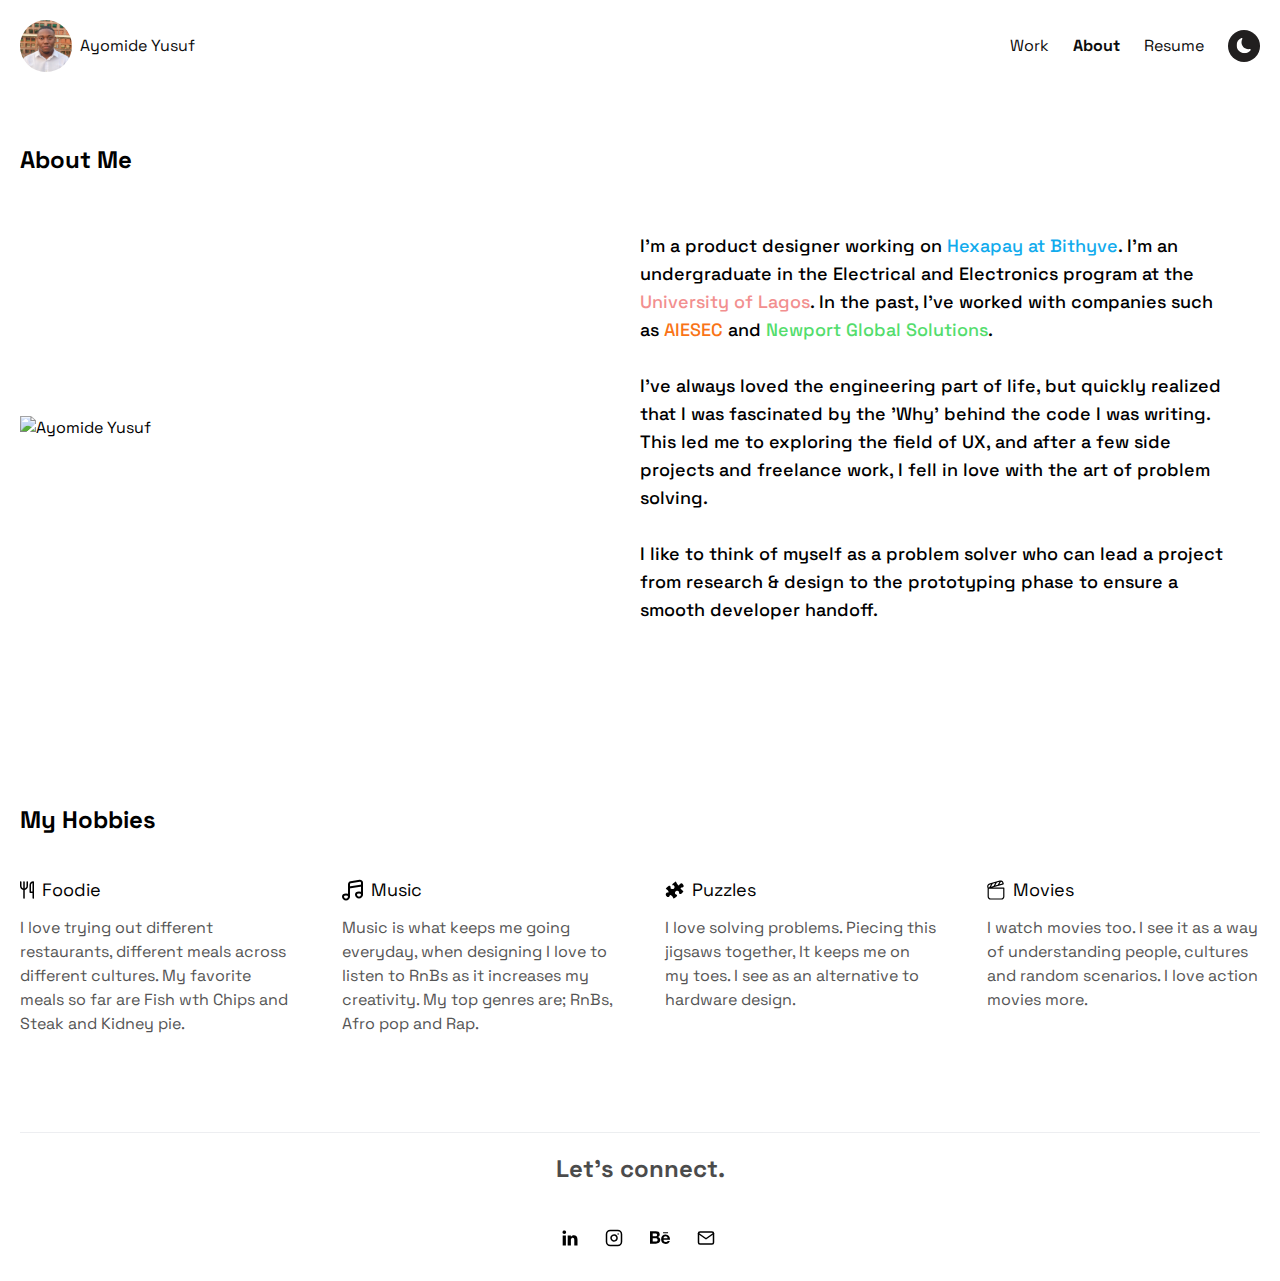
==== commit 7fd052ea: "update about page image, and updated text for puzzle" ====
--- a/about/index.html
+++ b/about/index.html
@@ -59,7 +59,7 @@
    <section class="pt-28 md:pt-36 container px-5">
         <h2 class="text-2xl font-bold mb-5">About Me</h2>
         <div class="flex flex-col lg:flex-row w-full justify-between items-center">
-            <img class="flex-1" src="../assets/images/mide-portrait.png" alt="Ayomide Yusuf">
+            <img class="flex-1" src="../assets/images/mide_p-min.png" alt="Ayomide Yusuf">
             <div class="about-text">
                 <p>
                     I'm a product designer working on <a class="t-blue" href="#">Hexapay at Bithyve</a>. I’m an undergraduate in the Electrical and Electronics program at the <a class="t-pink">University of Lagos</a>. In the past, I've worked with companies such as <a class="t-orange" href="#">AIESEC</a> and <a href="#" class="t-green">Newport Global Solutions</a>.
@@ -102,7 +102,7 @@
                 <h4>
                     <img src="../assets/icons/puzzle.svg" alt="puzzles">
                     <img src="../assets/icons/puzzle-dark.svg" alt="puzzles">
-                    <span>Foodie</span>
+                    <span>Puzzles</span>
                 </h4>
                 <p class="dark:text-[#F9F9F9] text-[#555]">I love solving problems. Piecing this jigsaws together, It keeps me on my toes. I see as an alternative to hardware design.
                 </p>
@@ -131,7 +131,7 @@
          </a>
          <a href="https://www.behance.net/ayomideyusuf" target="_blank" rel="noopener noreferrer">
              <img src="../assets/icons/behance.svg" alt="Behance">
-             <img src="./assets/icons/behance-dark.svg" alt="Behance">
+             <img src="../assets/icons/behance-dark.svg" alt="Behance">
          </a>
          <a href="mailto:fat.eye929@gmail.com" target="_blank" rel="noopener noreferrer">
              <img src="../assets/icons/mail.svg" alt="Mail">
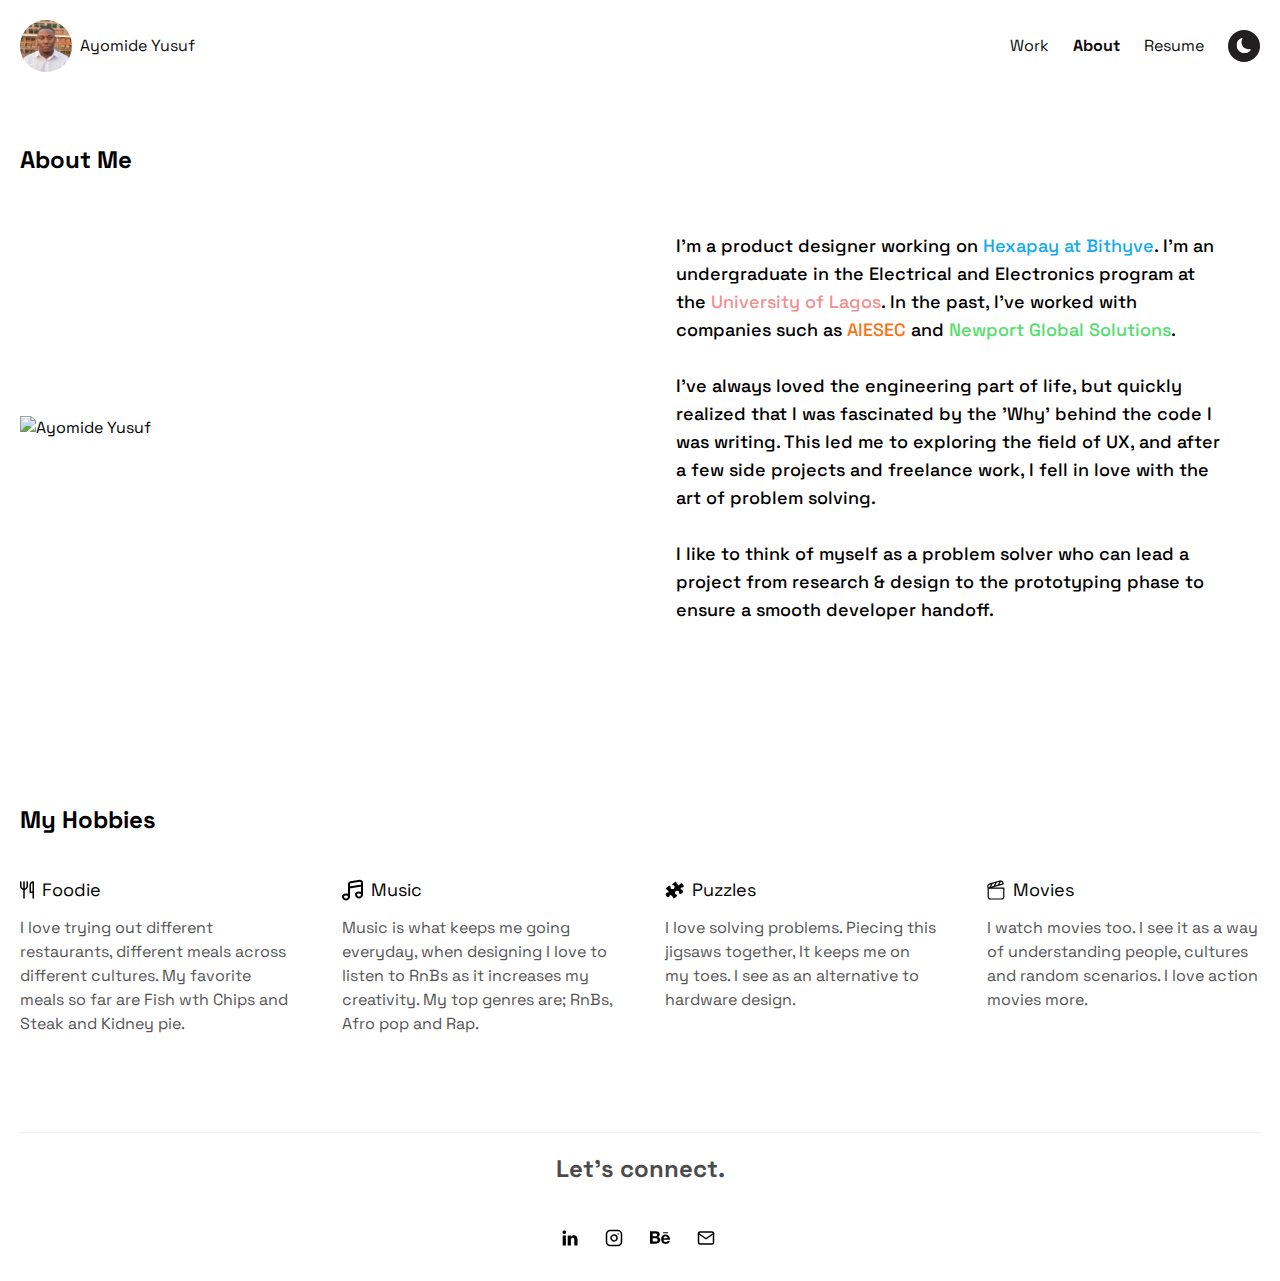
==== commit 0370f424: "fix about image styling" ====
--- a/about/index.html
+++ b/about/index.html
@@ -59,7 +59,7 @@
    <section class="pt-28 md:pt-36 container px-5">
         <h2 class="text-2xl font-bold mb-5">About Me</h2>
         <div class="flex flex-col lg:flex-row w-full justify-between items-center">
-            <img class="flex-1" src="../assets/images/mide_p-min.png" alt="Ayomide Yusuf">
+            <img class="w-full md:w-1/2" src="../assets/images/mide_p-min.png" alt="Ayomide Yusuf">
             <div class="about-text">
                 <p>
                     I'm a product designer working on <a class="t-blue" href="#">Hexapay at Bithyve</a>. I’m an undergraduate in the Electrical and Electronics program at the <a class="t-pink">University of Lagos</a>. In the past, I've worked with companies such as <a class="t-orange" href="#">AIESEC</a> and <a href="#" class="t-green">Newport Global Solutions</a>.
--- a/styles.css
+++ b/styles.css
@@ -1,7 +1,7 @@
 @import url('https://fonts.googleapis.com/css2?family=Space+Grotesk:wght@300;400;500;600;700&display=swap');
 
 /*
-! tailwindcss v3.1.8 | MIT License | https://tailwindcss.com
+! tailwindcss v3.2.3 | MIT License | https://tailwindcss.com
 */
 
 /*
@@ -32,6 +32,7 @@
 2. Prevent adjustments of font size after orientation changes in iOS.
 3. Use a more readable tab size.
 4. Use the user's configured `sans` font-family by default.
+5. Use the user's configured `sans` font-feature-settings by default.
 */
 
 html {
@@ -46,6 +47,8 @@
   /* 3 */
   font-family: ui-sans-serif, system-ui, -apple-system, BlinkMacSystemFont, "Segoe UI", Roboto, "Helvetica Neue", Arial, "Noto Sans", sans-serif, "Apple Color Emoji", "Segoe UI Emoji", "Segoe UI Symbol", "Noto Color Emoji";
   /* 4 */
+  font-feature-settings: normal;
+  /* 5 */
 }
 
 /*
@@ -410,6 +413,12 @@
 video {
   max-width: 100%;
   height: auto;
+}
+
+/* Make elements with the HTML hidden attribute stay hidden by default */
+
+[hidden] {
+  display: none;
 }
 
 *, ::before, ::after{
@@ -459,53 +468,6 @@
   --tw-backdrop-sepia:  ;
 }
 
-::-webkit-backdrop{
-  --tw-border-spacing-x: 0;
-  --tw-border-spacing-y: 0;
-  --tw-translate-x: 0;
-  --tw-translate-y: 0;
-  --tw-rotate: 0;
-  --tw-skew-x: 0;
-  --tw-skew-y: 0;
-  --tw-scale-x: 1;
-  --tw-scale-y: 1;
-  --tw-pan-x:  ;
-  --tw-pan-y:  ;
-  --tw-pinch-zoom:  ;
-  --tw-scroll-snap-strictness: proximity;
-  --tw-ordinal:  ;
-  --tw-slashed-zero:  ;
-  --tw-numeric-figure:  ;
-  --tw-numeric-spacing:  ;
-  --tw-numeric-fraction:  ;
-  --tw-ring-inset:  ;
-  --tw-ring-offset-width: 0px;
-  --tw-ring-offset-color: #fff;
-  --tw-ring-color: rgb(59 130 246 / 0.5);
-  --tw-ring-offset-shadow: 0 0 #0000;
-  --tw-ring-shadow: 0 0 #0000;
-  --tw-shadow: 0 0 #0000;
-  --tw-shadow-colored: 0 0 #0000;
-  --tw-blur:  ;
-  --tw-brightness:  ;
-  --tw-contrast:  ;
-  --tw-grayscale:  ;
-  --tw-hue-rotate:  ;
-  --tw-invert:  ;
-  --tw-saturate:  ;
-  --tw-sepia:  ;
-  --tw-drop-shadow:  ;
-  --tw-backdrop-blur:  ;
-  --tw-backdrop-brightness:  ;
-  --tw-backdrop-contrast:  ;
-  --tw-backdrop-grayscale:  ;
-  --tw-backdrop-hue-rotate:  ;
-  --tw-backdrop-invert:  ;
-  --tw-backdrop-opacity:  ;
-  --tw-backdrop-saturate:  ;
-  --tw-backdrop-sepia:  ;
-}
-
 ::backdrop{
   --tw-border-spacing-x: 0;
   --tw-border-spacing-y: 0;
@@ -600,9 +562,7 @@
   --tw-bg-opacity: 1;
   background-color: rgb(255 255 255 / var(--tw-bg-opacity));
   font-family: Space Grotesk, sans-serif;
-  transition-property: color, background-color, border-color, fill, stroke, -webkit-text-decoration-color;
   transition-property: color, background-color, border-color, text-decoration-color, fill, stroke;
-  transition-property: color, background-color, border-color, text-decoration-color, fill, stroke, -webkit-text-decoration-color;
   transition-timing-function: cubic-bezier(0.4, 0, 0.2, 1);
   transition-duration: 700ms;
 }
@@ -1093,7 +1053,6 @@
 
 @media (min-width: 768px){
   .prototype-image{
-    width: -webkit-fit-content;
     width: -moz-fit-content;
     width: fit-content;
     padding-left: 11px;
@@ -1231,13 +1190,16 @@
 }
 
 .w-fit{
-  width: -webkit-fit-content;
   width: -moz-fit-content;
   width: fit-content;
 }
 
 .w-full{
   width: 100%;
+}
+
+.w-1\/2{
+  width: 50%;
 }
 
 .max-w-3xl{
@@ -1315,11 +1277,6 @@
   background-color: rgb(32 32 32 / var(--tw-bg-opacity));
 }
 
-.bg-\[\#424040\]{
-  --tw-bg-opacity: 1;
-  background-color: rgb(66 64 64 / var(--tw-bg-opacity));
-}
-
 .bg-\[\#F9F9F9\]{
   --tw-bg-opacity: 1;
   background-color: rgb(249 249 249 / var(--tw-bg-opacity));
@@ -1410,6 +1367,11 @@
   font-weight: 400;
 }
 
+.text-white{
+  --tw-text-opacity: 1;
+  color: rgb(255 255 255 / var(--tw-text-opacity));
+}
+
 .text-\[\#555\]{
   --tw-text-opacity: 1;
   color: rgb(85 85 85 / var(--tw-text-opacity));
@@ -1425,11 +1387,6 @@
   color: rgb(224 104 224 / var(--tw-text-opacity));
 }
 
-.text-white{
-  --tw-text-opacity: 1;
-  color: rgb(255 255 255 / var(--tw-text-opacity));
-}
-
 .text-\[\#800080\]{
   --tw-text-opacity: 1;
   color: rgb(128 0 128 / var(--tw-text-opacity));
@@ -1441,8 +1398,7 @@
 }
 
 .underline{
-  -webkit-text-decoration-line: underline;
-          text-decoration-line: underline;
+  text-decoration-line: underline;
 }
 
 .outline{
@@ -1467,9 +1423,9 @@
   background-color: rgb(255 255 255 / var(--tw-bg-opacity));
 }
 
-.dark .dark\:text-white{
-  --tw-text-opacity: 1;
-  color: rgb(255 255 255 / var(--tw-text-opacity));
+.dark .dark\:text-\[\#202020\]{
+  --tw-text-opacity: 1;
+  color: rgb(32 32 32 / var(--tw-text-opacity));
 }
 
 .dark .dark\:text-\[\#F9F9F9\]{
@@ -1485,11 +1441,6 @@
 .dark .dark\:text-\[\#F6F6F6\]{
   --tw-text-opacity: 1;
   color: rgb(246 246 246 / var(--tw-text-opacity));
-}
-
-.dark .dark\:text-\[\#202020\]{
-  --tw-text-opacity: 1;
-  color: rgb(32 32 32 / var(--tw-text-opacity));
 }
 
 @media (min-width: 768px){
@@ -1497,6 +1448,14 @@
     order: 1;
   }
 
+  .md\:w-1\/2{
+    width: 50%;
+  }
+
+  .md\:w-2\/5{
+    width: 40%;
+  }
+
   .md\:flex-row{
     flex-direction: row;
   }
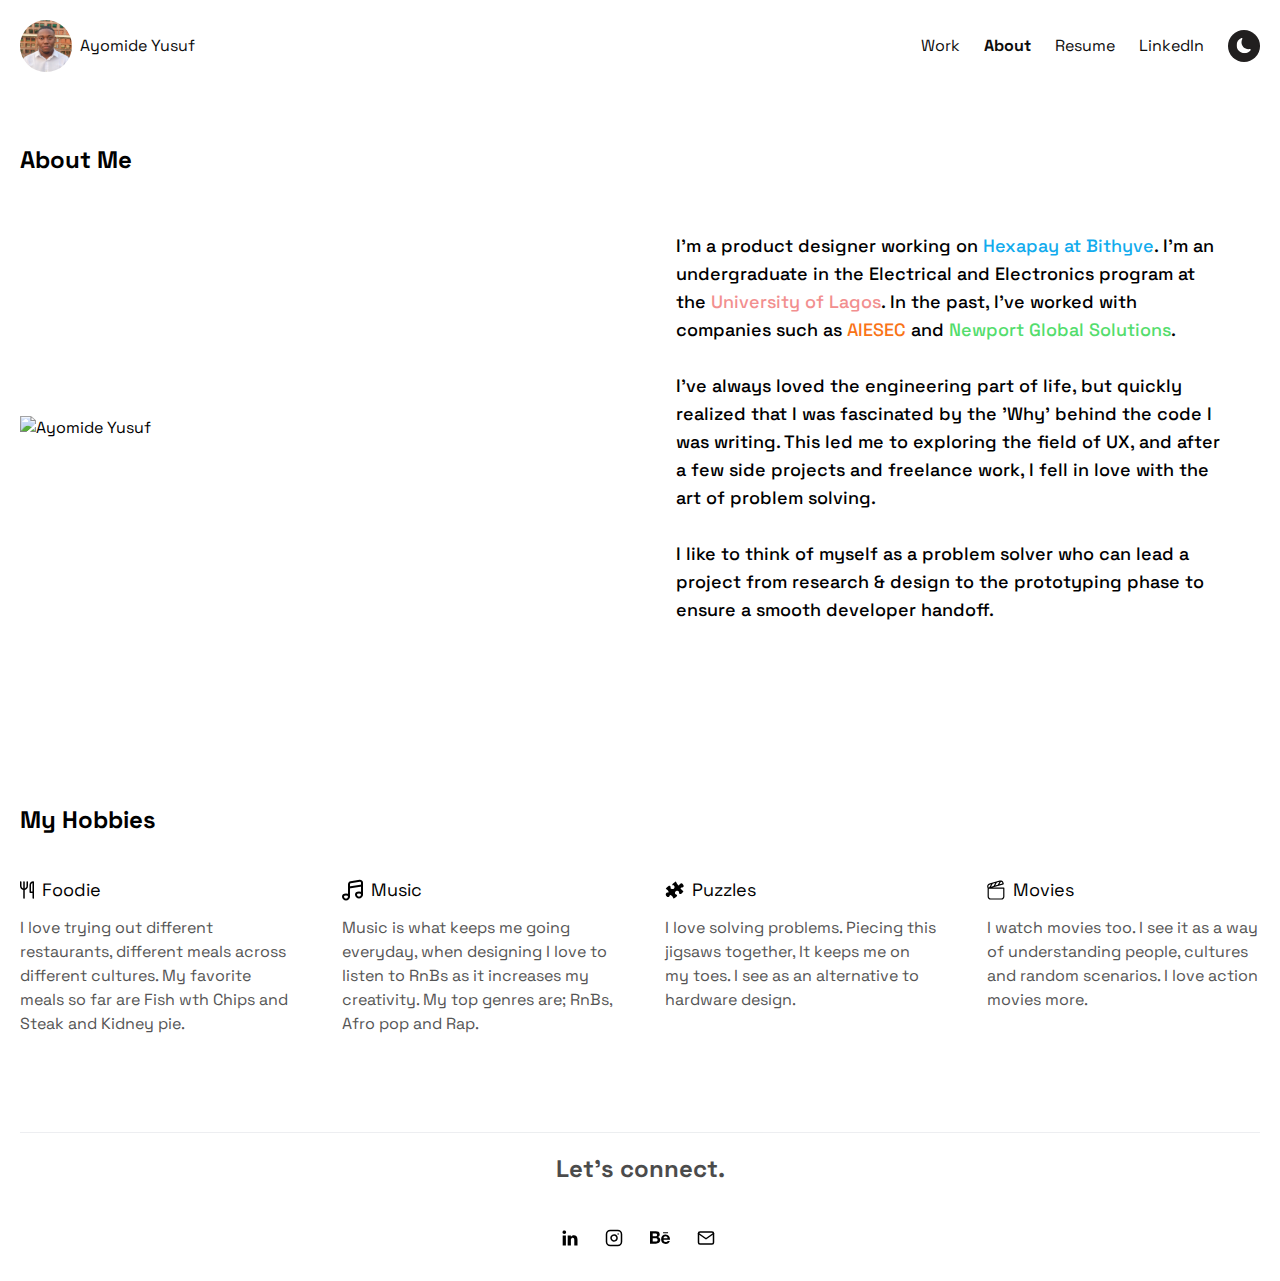
==== commit c46bae57: "home page changes" ====
--- a/about/index.html
+++ b/about/index.html
@@ -21,9 +21,9 @@
     />
     <meta
       property="og:image"
-      content="https://midey.netlify.app/assets/logos/mide.svg"
+      content="https://ayomideyusuf.tech/assets/logos/mide.svg"
     />
-    <meta property="og:url" content="https://www.midey.netlify.app/" />
+    <meta property="og:url" content="https://www.ayomideyusuf.tech/" />
     <meta
       name="keywords"
       content="Ayomide, Yusuf, Designer, Unilag, University of Lagos, UI, UX, UI/UX, Mide is designing, designers in lagos, aiesec, mide."
@@ -46,7 +46,8 @@
             <div class="nav-links">
                 <a href="/">Work</a>
                 <a class="font-bold" href="#">About</a>
-                <a href="https://drive.google.com/file/d/1XGUmkKVTko8oPPaH43cArqfXtHlMB-ct/view?usp=sharing" target="_blank" rel="noopener noreferrer">Resume</a>
+                <a href="../resume.pdf" target="_blank" rel="noopener noreferrer">Resume</a>
+                <a href="https://www.linkedin.com/in/ayomide-yusuf-736261193" target="_blank" rel="noopener noreferrer">LinkedIn</a>
                 <button title="Toggle light mode." id="theme-light">
                     <img src="../assets/icons/light.svg" alt="Light Mode">
                 </button>
--- a/styles.css
+++ b/styles.css
@@ -1,7 +1,7 @@
 @import url('https://fonts.googleapis.com/css2?family=Space+Grotesk:wght@300;400;500;600;700&display=swap');
 
 /*
-! tailwindcss v3.2.3 | MIT License | https://tailwindcss.com
+! tailwindcss v3.3.3 | MIT License | https://tailwindcss.com
 */
 
 /*
@@ -33,6 +33,7 @@
 3. Use a more readable tab size.
 4. Use the user's configured `sans` font-family by default.
 5. Use the user's configured `sans` font-feature-settings by default.
+6. Use the user's configured `sans` font-variation-settings by default.
 */
 
 html {
@@ -49,6 +50,8 @@
   /* 4 */
   font-feature-settings: normal;
   /* 5 */
+  font-variation-settings: normal;
+  /* 6 */
 }
 
 /*
@@ -189,6 +192,10 @@
 select,
 textarea {
   font-family: inherit;
+  /* 1 */
+  font-feature-settings: inherit;
+  /* 1 */
+  font-variation-settings: inherit;
   /* 1 */
   font-size: 100%;
   /* 1 */
@@ -341,6 +348,14 @@
 }
 
 /*
+Reset default styling for dialogs.
+*/
+
+dialog {
+  padding: 0;
+}
+
+/*
 Prevent resizing textareas horizontally by default.
 */
 
@@ -435,6 +450,9 @@
   --tw-pan-y:  ;
   --tw-pinch-zoom:  ;
   --tw-scroll-snap-strictness: proximity;
+  --tw-gradient-from-position:  ;
+  --tw-gradient-via-position:  ;
+  --tw-gradient-to-position:  ;
   --tw-ordinal:  ;
   --tw-slashed-zero:  ;
   --tw-numeric-figure:  ;
@@ -482,6 +500,9 @@
   --tw-pan-y:  ;
   --tw-pinch-zoom:  ;
   --tw-scroll-snap-strictness: proximity;
+  --tw-gradient-from-position:  ;
+  --tw-gradient-via-position:  ;
+  --tw-gradient-to-position:  ;
   --tw-ordinal:  ;
   --tw-slashed-zero:  ;
   --tw-numeric-figure:  ;
@@ -567,7 +588,7 @@
   transition-duration: 700ms;
 }
 
-.dark body{
+:is(.dark body){
   --tw-bg-opacity: 1;
   background-color: rgb(36 36 36 / var(--tw-bg-opacity));
   --tw-text-opacity: 1;
@@ -594,12 +615,17 @@
   color: rgb(242 143 143 / var(--tw-text-opacity));
 }
 
+.t-blue2{
+  --tw-text-opacity: 1;
+  color: rgb(117 179 230 / var(--tw-text-opacity));
+}
+
 .t-purple{
   --tw-text-opacity: 1;
   color: rgb(170 70 242 / var(--tw-text-opacity));
 }
 
-.dark .t-purple{
+:is(.dark .t-purple){
   --tw-text-opacity: 1;
   color: rgb(225 183 255 / var(--tw-text-opacity));
 }
@@ -616,7 +642,7 @@
   opacity: 0.95;
 }
 
-.dark .nav{
+:is(.dark .nav){
   --tw-bg-opacity: 1;
   background-color: rgb(36 36 36 / var(--tw-bg-opacity));
 }
@@ -691,7 +717,7 @@
   display: none;
 }
 
-.dark .nav button#theme-light{
+:is(.dark .nav button#theme-light){
   display: inline;
 }
 
@@ -699,8 +725,36 @@
   display: inline;
 }
 
-.dark .nav button#theme-dark{
+:is(.dark .nav button#theme-dark){
   display: none;
+}
+
+.live-project-card{
+  margin-top: 1.5rem;
+  margin-bottom: 1.5rem;
+}
+
+@media (min-width: 768px){
+  .live-project-card{
+    width: 33.333333%;
+  }
+}
+
+.live-project-card img{
+  width: 100%;
+  border-radius: 0.375rem;
+  --tw-shadow: 0 4px 6px -1px rgb(0 0 0 / 0.1), 0 2px 4px -2px rgb(0 0 0 / 0.1);
+  --tw-shadow-colored: 0 4px 6px -1px var(--tw-shadow-color), 0 2px 4px -2px var(--tw-shadow-color);
+  box-shadow: var(--tw-ring-offset-shadow, 0 0 #0000), var(--tw-ring-shadow, 0 0 #0000), var(--tw-shadow);
+}
+
+.live-project-card a{
+  margin-top: 0.5rem;
+  margin-bottom: 0.5rem;
+  display: block;
+  font-size: 1.25rem;
+  line-height: 1.75rem;
+  font-weight: 700;
 }
 
 .card{
@@ -747,7 +801,7 @@
   color: rgb(34 34 34 / var(--tw-text-opacity));
 }
 
-.dark .work-card ul{
+:is(.dark .work-card ul){
   --tw-text-opacity: 1;
   color: rgb(245 245 245 / var(--tw-text-opacity));
 }
@@ -775,7 +829,7 @@
   color: rgb(85 85 85 / var(--tw-text-opacity));
 }
 
-.dark .card p{
+:is(.dark .card p){
   --tw-text-opacity: 1;
   color: rgb(249 249 249 / var(--tw-text-opacity));
 }
@@ -900,7 +954,7 @@
   display: none;
 }
 
-.dark :is(.footer, .hobby) img:first-child{
+:is(.dark :is(.footer, .hobby) img:first-child){
   display: inline;
 }
 
@@ -908,7 +962,7 @@
   display: inline;
 }
 
-.dark :is(.footer, .hobby) img{
+:is(.dark :is(.footer, .hobby) img){
   display: none;
 }
 
@@ -954,7 +1008,7 @@
   color: rgb(51 51 51 / var(--tw-text-opacity));
 }
 
-.dark .grind-detail p{
+:is(.dark .grind-detail p){
   --tw-text-opacity: 1;
   color: rgb(249 249 249 / var(--tw-text-opacity));
 }
@@ -1059,20 +1113,83 @@
   }
 }
 
+.prototype-image-2{
+  width: 41.666667%;
+  padding-top: 0.5rem;
+  padding-bottom: 0.5rem;
+  padding-left: 0.5rem;
+  padding-right: 0.5rem;
+}
+
+@media (min-width: 768px){
+  .prototype-image-2{
+    width: -moz-fit-content;
+    width: fit-content;
+    padding-left: 11px;
+  }
+}
+
+.visible{
+  visibility: visible;
+}
+
+.collapse{
+  visibility: collapse;
+}
+
 .fixed{
   position: fixed;
 }
 
+.relative{
+  position: relative;
+}
+
+.order-1{
+  order: 1;
+}
+
 .order-2{
   order: 2;
 }
 
-.order-1{
-  order: 1;
-}
-
 .m-auto{
   margin: auto;
+}
+
+.mx-4{
+  margin-left: 1rem;
+  margin-right: 1rem;
+}
+
+.mx-auto{
+  margin-left: auto;
+  margin-right: auto;
+}
+
+.my-10{
+  margin-top: 2.5rem;
+  margin-bottom: 2.5rem;
+}
+
+.my-11{
+  margin-top: 2.75rem;
+  margin-bottom: 2.75rem;
+}
+
+.my-2{
+  margin-top: 0.5rem;
+  margin-bottom: 0.5rem;
+}
+
+.my-3{
+  margin-top: 0.75rem;
+  margin-bottom: 0.75rem;
+}
+
+.my-4{
+  margin-top: 1rem;
+  margin-bottom: 1rem;
 }
 
 .my-5{
@@ -1080,16 +1197,6 @@
   margin-bottom: 1.25rem;
 }
 
-.my-11{
-  margin-top: 2.75rem;
-  margin-bottom: 2.75rem;
-}
-
-.my-10{
-  margin-top: 2.5rem;
-  margin-bottom: 2.5rem;
-}
-
 .my-6{
   margin-top: 1.5rem;
   margin-bottom: 1.5rem;
@@ -1100,8 +1207,19 @@
   margin-bottom: 2rem;
 }
 
-.my-4{
-  margin-top: 1rem;
+.mb-10{
+  margin-bottom: 2.5rem;
+}
+
+.mb-12{
+  margin-bottom: 3rem;
+}
+
+.mb-3{
+  margin-bottom: 0.75rem;
+}
+
+.mb-4{
   margin-bottom: 1rem;
 }
 
@@ -1109,70 +1227,54 @@
   margin-bottom: 1.25rem;
 }
 
+.mb-6{
+  margin-bottom: 1.5rem;
+}
+
+.mb-8{
+  margin-bottom: 2rem;
+}
+
+.mt-10{
+  margin-top: 2.5rem;
+}
+
+.mt-12{
+  margin-top: 3rem;
+}
+
+.mt-16{
+  margin-top: 4rem;
+}
+
+.mt-2{
+  margin-top: 0.5rem;
+}
+
 .mt-20{
   margin-top: 5rem;
 }
 
-.mb-10{
-  margin-bottom: 2.5rem;
-}
-
-.mb-12{
-  margin-bottom: 3rem;
-}
-
-.mb-3{
-  margin-bottom: 0.75rem;
-}
-
-.mb-4{
-  margin-bottom: 1rem;
-}
-
-.mt-12{
-  margin-top: 3rem;
-}
-
-.mt-10{
-  margin-top: 2.5rem;
-}
-
-.mb-6{
-  margin-bottom: 1.5rem;
-}
-
-.mt-2{
-  margin-top: 0.5rem;
+.mt-36{
+  margin-top: 9rem;
+}
+
+.mt-4{
+  margin-top: 1rem;
 }
 
 .mt-5{
   margin-top: 1.25rem;
 }
 
-.mt-16{
-  margin-top: 4rem;
-}
-
-.mb-8{
-  margin-bottom: 2rem;
+.mt-6{
+  margin-top: 1.5rem;
 }
 
 .mt-8{
   margin-top: 2rem;
 }
 
-.mt-4{
-  margin-top: 1rem;
-}
-
-.mt-36{
-  margin-top: 9rem;
-}
-
-.mt-6{
-  margin-top: 1.5rem;
-}
-
 .block{
   display: block;
 }
@@ -1183,6 +1285,10 @@
 
 .flex{
   display: flex;
+}
+
+.table{
+  display: table;
 }
 
 .hidden{
@@ -1198,30 +1304,34 @@
   width: 100%;
 }
 
-.w-1\/2{
-  width: 50%;
-}
-
-.max-w-3xl{
-  max-width: 48rem;
+.max-w-4xl{
+  max-width: 56rem;
 }
 
 .flex-1{
   flex: 1 1 0%;
 }
 
+.border-collapse{
+  border-collapse: collapse;
+}
+
+.transform{
+  transform: translate(var(--tw-translate-x), var(--tw-translate-y)) rotate(var(--tw-rotate)) skewX(var(--tw-skew-x)) skewY(var(--tw-skew-y)) scaleX(var(--tw-scale-x)) scaleY(var(--tw-scale-y));
+}
+
 .list-inside{
   list-style-position: inside;
 }
 
+.list-decimal{
+  list-style-type: decimal;
+}
+
 .list-disc{
   list-style-type: disc;
 }
 
-.list-decimal{
-  list-style-type: decimal;
-}
-
 .flex-col{
   flex-direction: column;
 }
@@ -1250,8 +1360,12 @@
   gap: 1rem;
 }
 
-.gap-y-10{
-  row-gap: 2.5rem;
+.gap-5{
+  gap: 1.25rem;
+}
+
+.gap-6{
+  gap: 1.5rem;
 }
 
 .gap-x-1{
@@ -1259,8 +1373,16 @@
        column-gap: 0.25rem;
 }
 
+.gap-y-10{
+  row-gap: 2.5rem;
+}
+
 .overflow-scroll{
   overflow: scroll;
+}
+
+.border{
+  border-width: 1px;
 }
 
 .border-y{
@@ -1295,31 +1417,41 @@
   padding-right: 1.25rem;
 }
 
+.py-10{
+  padding-top: 2.5rem;
+  padding-bottom: 2.5rem;
+}
+
 .py-16{
   padding-top: 4rem;
   padding-bottom: 4rem;
 }
 
-.py-10{
-  padding-top: 2.5rem;
-  padding-bottom: 2.5rem;
-}
-
 .py-4{
   padding-top: 1rem;
   padding-bottom: 1rem;
 }
 
+.pb-16{
+  padding-bottom: 4rem;
+}
+
 .pt-28{
   padding-top: 7rem;
 }
 
-.pb-16{
-  padding-bottom: 4rem;
-}
-
 .text-center{
   text-align: center;
+}
+
+.text-2xl{
+  font-size: 1.5rem;
+  line-height: 2rem;
+}
+
+.text-3xl{
+  font-size: 1.875rem;
+  line-height: 2.25rem;
 }
 
 .text-4xl{
@@ -1332,14 +1464,9 @@
   line-height: 1.75rem;
 }
 
-.text-3xl{
-  font-size: 1.875rem;
-  line-height: 2.25rem;
-}
-
-.text-2xl{
-  font-size: 1.5rem;
-  line-height: 2rem;
+.text-sm{
+  font-size: 0.875rem;
+  line-height: 1.25rem;
 }
 
 .text-xl{
@@ -1351,58 +1478,74 @@
   font-weight: 700;
 }
 
+.font-light{
+  font-weight: 300;
+}
+
 .font-medium{
   font-weight: 500;
 }
 
-.font-light{
-  font-weight: 300;
+.font-normal{
+  font-weight: 400;
 }
 
 .font-thin{
   font-weight: 100;
 }
 
-.font-normal{
-  font-weight: 400;
+.text-\[\#0869E8\]{
+  --tw-text-opacity: 1;
+  color: rgb(8 105 232 / var(--tw-text-opacity));
+}
+
+.text-\[\#222\]{
+  --tw-text-opacity: 1;
+  color: rgb(34 34 34 / var(--tw-text-opacity));
+}
+
+.text-\[\#525252\]{
+  --tw-text-opacity: 1;
+  color: rgb(82 82 82 / var(--tw-text-opacity));
+}
+
+.text-\[\#555\]{
+  --tw-text-opacity: 1;
+  color: rgb(85 85 85 / var(--tw-text-opacity));
+}
+
+.text-\[\#800080\]{
+  --tw-text-opacity: 1;
+  color: rgb(128 0 128 / var(--tw-text-opacity));
+}
+
+.text-\[\#E068E0\]{
+  --tw-text-opacity: 1;
+  color: rgb(224 104 224 / var(--tw-text-opacity));
 }
 
 .text-white{
   --tw-text-opacity: 1;
   color: rgb(255 255 255 / var(--tw-text-opacity));
-}
-
-.text-\[\#555\]{
-  --tw-text-opacity: 1;
-  color: rgb(85 85 85 / var(--tw-text-opacity));
-}
-
-.text-\[\#222\]{
-  --tw-text-opacity: 1;
-  color: rgb(34 34 34 / var(--tw-text-opacity));
-}
-
-.text-\[\#E068E0\]{
-  --tw-text-opacity: 1;
-  color: rgb(224 104 224 / var(--tw-text-opacity));
-}
-
-.text-\[\#800080\]{
-  --tw-text-opacity: 1;
-  color: rgb(128 0 128 / var(--tw-text-opacity));
-}
-
-.text-\[\#525252\]{
-  --tw-text-opacity: 1;
-  color: rgb(82 82 82 / var(--tw-text-opacity));
 }
 
 .underline{
   text-decoration-line: underline;
 }
 
+.shadow-lg{
+  --tw-shadow: 0 10px 15px -3px rgb(0 0 0 / 0.1), 0 4px 6px -4px rgb(0 0 0 / 0.1);
+  --tw-shadow-colored: 0 10px 15px -3px var(--tw-shadow-color), 0 4px 6px -4px var(--tw-shadow-color);
+  box-shadow: var(--tw-ring-offset-shadow, 0 0 #0000), var(--tw-ring-shadow, 0 0 #0000), var(--tw-shadow);
+}
+
 .outline{
   outline-style: solid;
+}
+
+.drop-shadow-lg{
+  --tw-drop-shadow: drop-shadow(0 10px 8px rgb(0 0 0 / 0.04)) drop-shadow(0 4px 3px rgb(0 0 0 / 0.1));
+  filter: var(--tw-blur) var(--tw-brightness) var(--tw-contrast) var(--tw-grayscale) var(--tw-hue-rotate) var(--tw-invert) var(--tw-saturate) var(--tw-sepia) var(--tw-drop-shadow);
 }
 
 .drop-shadow-md{
@@ -1410,37 +1553,37 @@
   filter: var(--tw-blur) var(--tw-brightness) var(--tw-contrast) var(--tw-grayscale) var(--tw-hue-rotate) var(--tw-invert) var(--tw-saturate) var(--tw-sepia) var(--tw-drop-shadow);
 }
 
-.dark .dark\:inline{
+:is(.dark .dark\:inline){
   display: inline;
 }
 
-.dark .dark\:hidden{
+:is(.dark .dark\:hidden){
   display: none;
 }
 
-.dark .dark\:bg-white{
+:is(.dark .dark\:bg-white){
   --tw-bg-opacity: 1;
   background-color: rgb(255 255 255 / var(--tw-bg-opacity));
 }
 
-.dark .dark\:text-\[\#202020\]{
+:is(.dark .dark\:text-\[\#202020\]){
   --tw-text-opacity: 1;
   color: rgb(32 32 32 / var(--tw-text-opacity));
 }
 
-.dark .dark\:text-\[\#F9F9F9\]{
+:is(.dark .dark\:text-\[\#F5F5F5\]){
+  --tw-text-opacity: 1;
+  color: rgb(245 245 245 / var(--tw-text-opacity));
+}
+
+:is(.dark .dark\:text-\[\#F6F6F6\]){
+  --tw-text-opacity: 1;
+  color: rgb(246 246 246 / var(--tw-text-opacity));
+}
+
+:is(.dark .dark\:text-\[\#F9F9F9\]){
   --tw-text-opacity: 1;
   color: rgb(249 249 249 / var(--tw-text-opacity));
-}
-
-.dark .dark\:text-\[\#F5F5F5\]{
-  --tw-text-opacity: 1;
-  color: rgb(245 245 245 / var(--tw-text-opacity));
-}
-
-.dark .dark\:text-\[\#F6F6F6\]{
-  --tw-text-opacity: 1;
-  color: rgb(246 246 246 / var(--tw-text-opacity));
 }
 
 @media (min-width: 768px){
@@ -1452,10 +1595,6 @@
     width: 50%;
   }
 
-  .md\:w-2\/5{
-    width: 40%;
-  }
-
   .md\:flex-row{
     flex-direction: row;
   }
@@ -1477,9 +1616,13 @@
     padding-top: 9rem;
   }
 
-  .md\:text-5xl{
-    font-size: 3rem;
-    line-height: 1;
+  .md\:pt-40{
+    padding-top: 10rem;
+  }
+
+  .md\:text-4xl{
+    font-size: 2.25rem;
+    line-height: 2.5rem;
   }
 
   .md\:text-xl{
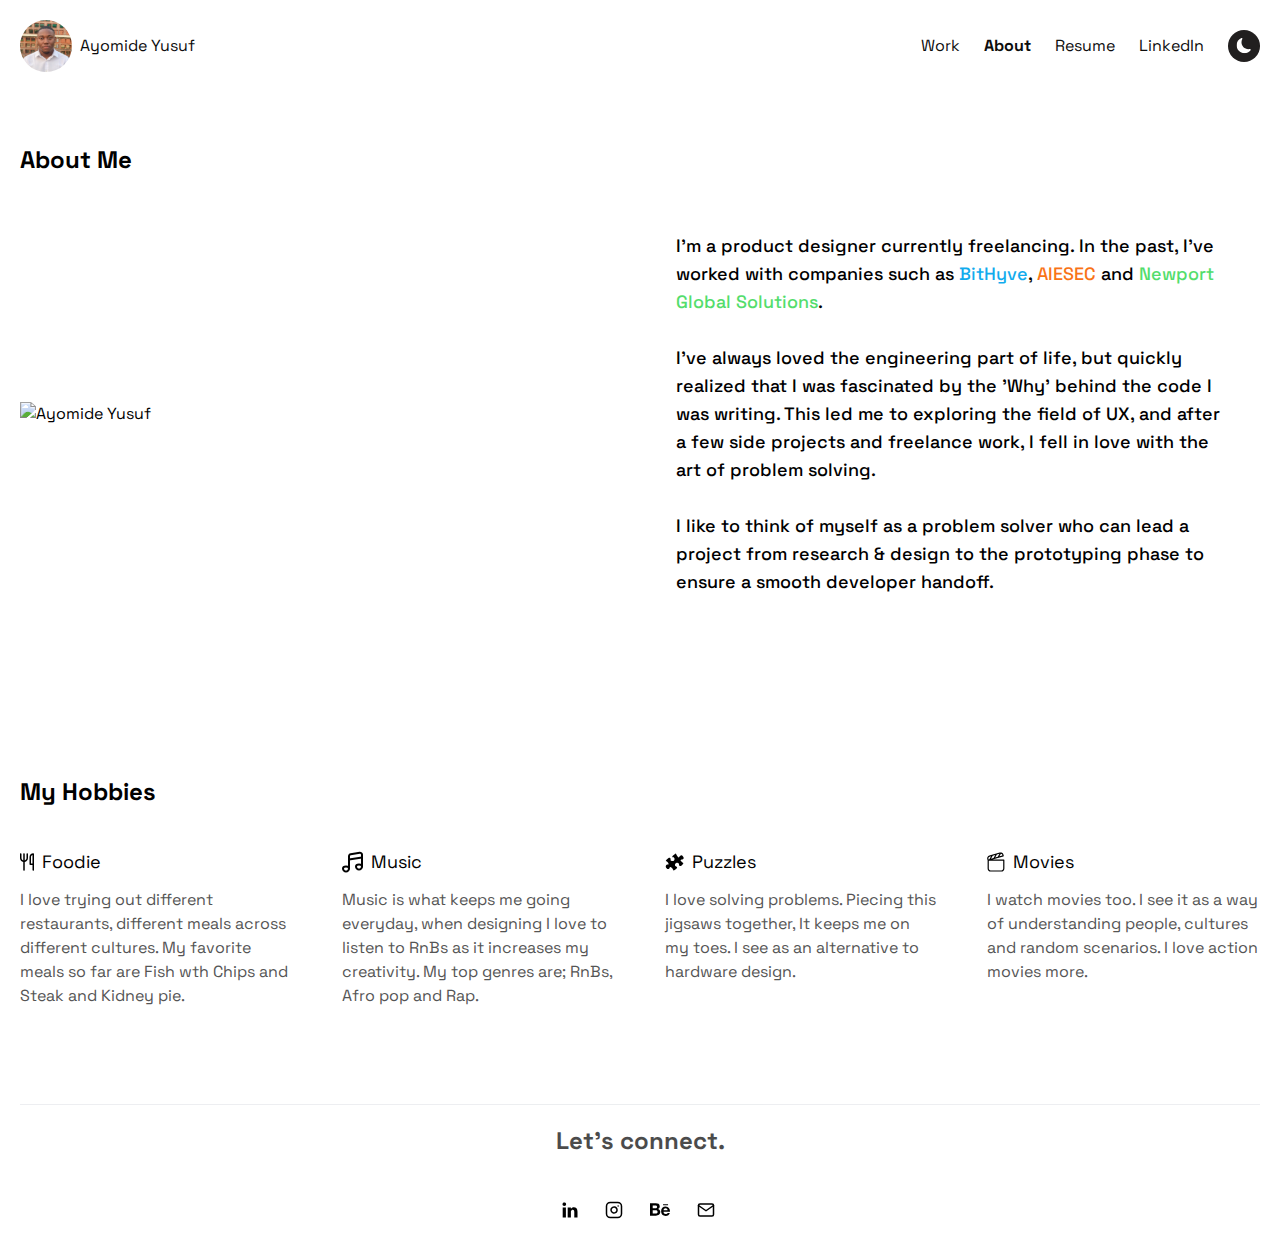
==== commit 364704bb: "home page changes" ====
--- a/about/index.html
+++ b/about/index.html
@@ -63,7 +63,7 @@
             <img class="w-full md:w-1/2" src="../assets/images/mide_p-min.png" alt="Ayomide Yusuf">
             <div class="about-text">
                 <p>
-                    I'm a product designer working on <a class="t-blue" href="#">Hexapay at Bithyve</a>. I’m an undergraduate in the Electrical and Electronics program at the <a class="t-pink">University of Lagos</a>. In the past, I've worked with companies such as <a class="t-orange" href="#">AIESEC</a> and <a href="#" class="t-green">Newport Global Solutions</a>.
+                    I'm a product designer currently freelancing. In the past, I've worked with companies such as <a class="t-blue" href="#">BitHyve</a>, <a class="t-orange" href="#">AIESEC</a> and <a href="#" class="t-green">Newport Global Solutions</a>.
                 </p>
                 <p>
                     I’ve always loved the engineering part of life, but quickly realized that I was fascinated by the 'Why' behind the code I was writing. This led me to exploring the field of UX, and after a few side projects and freelance work, I fell in love with the art of problem solving.
